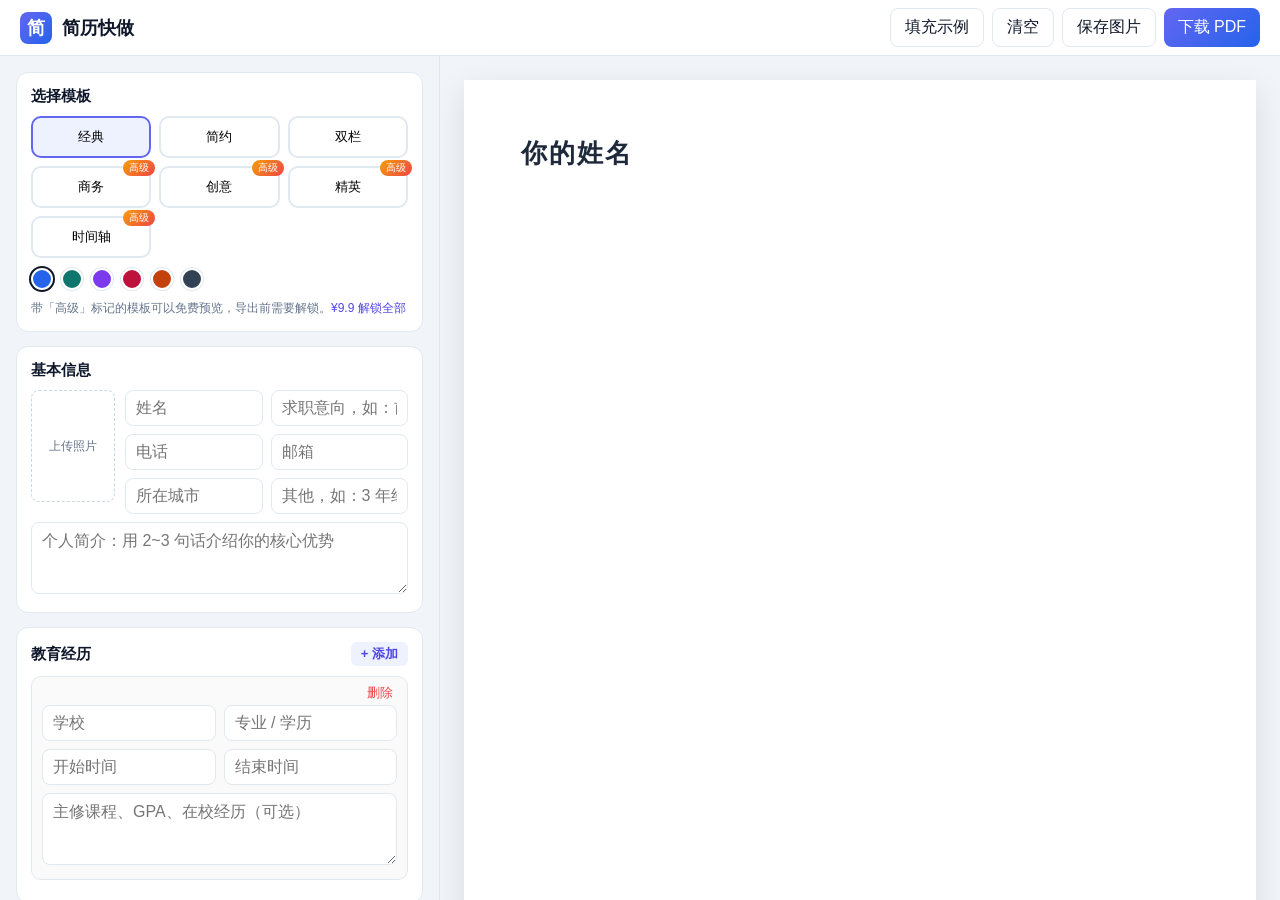
==== index.html @ 019dcb99 "GitHub Pages 发布：简历快做网站" ====
<!DOCTYPE html>
<html lang="zh-CN">
<head>
  <meta charset="UTF-8" />
  <meta name="viewport" content="width=device-width, initial-scale=1.0" />
  <title>简历快做 - 免费在线简历生成器，3 分钟做出专业简历</title>
  <meta name="description" content="免费在线简历制作工具，多套专业模板，实时预览，一键导出 PDF。无需注册，数据只保存在你的浏览器里。" />
  <meta name="keywords" content="简历模板,在线简历,简历制作,简历生成器,个人简历,应届生简历,PDF简历" />
  <meta property="og:title" content="简历快做 - 免费在线简历生成器" />
  <meta property="og:description" content="多套专业模板，实时预览，一键下载 PDF 或保存图片，手机也能做。" />
  <link rel="stylesheet" href="style.css" />
  <script src="config.js"></script>
</head>
<body>
  <header class="topbar no-print">
    <div class="brand"><span class="logo">简</span><span id="siteName">简历快做</span></div>
    <div class="top-actions">
      <button class="btn ghost" id="btnSample">填充示例</button>
      <button class="btn ghost" id="btnClear">清空</button>
      <button class="btn" id="btnImage">保存图片</button>
      <button class="btn primary" id="btnExport">下载 PDF</button>
    </div>
  </header>

  <main class="layout">
    <aside class="editor no-print" id="editor">
      <section class="card">
        <h3>选择模板</h3>
        <div class="templates" id="templates"></div>
        <div class="colors" id="colors"></div>
        <p class="pro-status" id="proStatus"></p>
      </section>

      <section class="card">
        <h3>基本信息</h3>
        <div class="photo-row">
          <label class="photo-box" id="photoBox">
            <input type="file" accept="image/*" id="photoInput" hidden />
            <span>上传照片</span>
          </label>
          <div class="grid2 grow">
            <input data-k="name" placeholder="姓名" />
            <input data-k="title" placeholder="求职意向，如：前端工程师" />
            <input data-k="phone" placeholder="电话" />
            <input data-k="email" placeholder="邮箱" />
            <input data-k="city" placeholder="所在城市" />
            <input data-k="extra" placeholder="其他，如：3 年经验 / 期望薪资" />
          </div>
        </div>
        <textarea data-k="summary" rows="3" placeholder="个人简介：用 2~3 句话介绍你的核心优势"></textarea>
      </section>

      <section class="card" data-list="education">
        <h3>教育经历 <button class="add" data-add="education">+ 添加</button></h3>
        <div class="items"></div>
      </section>

      <section class="card" data-list="work">
        <h3>工作 / 实习经历 <button class="add" data-add="work">+ 添加</button></h3>
        <div class="items"></div>
      </section>

      <section class="card" data-list="projects">
        <h3>项目经历 <button class="add" data-add="projects">+ 添加</button></h3>
        <div class="items"></div>
      </section>

      <section class="card">
        <h3>专业技能</h3>
        <textarea data-k="skills" rows="3" placeholder="每行一条，如：熟练使用 Excel 数据透视表"></textarea>
        <h3 class="mt">证书 / 荣誉</h3>
        <textarea data-k="awards" rows="2" placeholder="每行一条，如：CET-6 580 分"></textarea>
      </section>

      <p class="privacy">所有内容只保存在你自己的浏览器里，不会上传到任何服务器。</p>
    </aside>

    <section class="preview-wrap">
      <div class="paper" id="paper"></div>
    </section>
  </main>

  <div class="modal no-print" id="payModal" hidden>
    <div class="modal-box">
      <button class="close" id="payClose">×</button>
      <h2>解锁全部高级模板</h2>
      <p class="price">¥<b id="price">9.9</b> <small>一次购买，永久使用</small></p>
      <ul class="perks">
        <li>解锁全部高级模板，后续新增模板免费用</li>
        <li>导出的 PDF 不带水印</li>
        <li>不限导出次数，可以随时修改</li>
      </ul>
      <img id="payQr" class="qr" alt="收款码" hidden />
      <a class="btn primary block" id="buyLink" target="_blank" rel="noopener">去购买激活码</a>
      <p class="hint" id="buyHint"></p>
      <div class="code-row">
        <input id="codeInput" placeholder="输入激活码，如 ABCD-EFGH-WXYZ" />
        <button class="btn primary" id="codeBtn">激活</button>
      </div>
      <p class="code-msg" id="codeMsg"></p>
    </div>
  </div>

  <div class="modal no-print" id="imgModal" hidden>
    <div class="modal-box wide">
      <button class="close" id="imgClose">×</button>
      <h2>简历已生成</h2>
      <p class="hint" id="imgHint">手机上长按图片可以保存到相册；电脑上点下面的按钮下载。</p>
      <div class="img-scroll"><img id="imgOut" alt="简历图片" /></div>
      <a class="btn primary block" id="imgDownload" download="简历.png">下载图片</a>
    </div>
  </div>

  <div class="toast" id="toast" hidden></div>
  <button class="fab no-print" id="fab">看预览</button>

  <script src="vendor/html2canvas.min.js"></script>
  <script src="vendor/jspdf.umd.min.js"></script>
  <script src="app.js"></script>
</body>
</html>
---- style.css ----
:root {
  --accent: #2563eb;
  --bg: #f1f5f9;
  --ink: #0f172a;
  --muted: #64748b;
  --line: #e2e8f0;
}
* { box-sizing: border-box; }
[hidden] { display: none !important; }
body {
  margin: 0;
  font-family: -apple-system, "PingFang SC", "Microsoft YaHei", "Noto Sans CJK SC", sans-serif;
  background: var(--bg);
  color: var(--ink);
}
button { font: inherit; cursor: pointer; }
input, textarea {
  font: inherit; width: 100%; padding: 8px 10px; border: 1px solid var(--line);
  border-radius: 8px; background: #fff; outline: none; transition: border-color .15s;
}
input:focus, textarea:focus { border-color: #6366f1; box-shadow: 0 0 0 3px #6366f122; }
textarea { resize: vertical; margin-top: 8px; }

.topbar {
  position: sticky; top: 0; z-index: 10; height: 56px; padding: 0 20px;
  display: flex; align-items: center; justify-content: space-between;
  background: #fff; border-bottom: 1px solid var(--line);
}
.brand { display: flex; align-items: center; gap: 10px; font-weight: 700; font-size: 18px; }
.logo {
  width: 32px; height: 32px; border-radius: 8px; display: grid; place-items: center;
  background: linear-gradient(135deg, #6366f1, #2563eb); color: #fff;
}
.top-actions { display: flex; gap: 8px; }
.btn { border: 1px solid var(--line); background: #fff; padding: 8px 14px; border-radius: 8px; color: var(--ink); text-decoration: none; text-align: center; }
.btn.primary { background: linear-gradient(135deg, #6366f1, #2563eb); color: #fff; border: none; }
.btn.primary:hover { filter: brightness(1.08); }
.btn.ghost:hover { background: #f8fafc; }
.btn.block { display: block; width: 100%; margin-top: 12px; padding: 11px; }

.layout { display: grid; grid-template-columns: 440px 1fr; height: calc(100vh - 56px); }
.editor { overflow-y: auto; padding: 16px; border-right: 1px solid var(--line); }
.card { background: #fff; border: 1px solid var(--line); border-radius: 12px; padding: 14px; margin-bottom: 14px; }
.card h3 { margin: 0 0 10px; font-size: 15px; display: flex; justify-content: space-between; align-items: center; }
.card h3.mt { margin-top: 14px; }
.add { border: none; background: #eef2ff; color: #4f46e5; border-radius: 6px; padding: 3px 10px; font-size: 13px; }
.grid2 { display: grid; grid-template-columns: 1fr 1fr; gap: 8px; }
.grow { flex: 1; }
.photo-row { display: flex; gap: 10px; }
.photo-box {
  width: 84px; min-width: 84px; height: 112px; border: 1px dashed #cbd5e1; border-radius: 8px;
  display: grid; place-items: center; font-size: 12px; color: var(--muted); cursor: pointer;
  background-size: cover; background-position: center;
}
.photo-box.has span { display: none; }
.item { border: 1px solid var(--line); border-radius: 10px; padding: 10px; margin-bottom: 8px; background: #fafafa; position: relative; }
.item .del { position: absolute; top: 6px; right: 8px; border: none; background: none; color: #ef4444; font-size: 13px; }
.item .grid2 { margin-top: 18px; }
.privacy { font-size: 12px; color: var(--muted); text-align: center; }

.templates { display: grid; grid-template-columns: repeat(3, 1fr); gap: 8px; }
.tpl {
  border: 2px solid var(--line); border-radius: 10px; padding: 10px 6px; background: #fff;
  font-size: 13px; position: relative;
}
.tpl.active { border-color: #6366f1; background: #eef2ff; }
.tpl .badge {
  position: absolute; top: -8px; right: -6px; background: linear-gradient(135deg, #f59e0b, #ef4444);
  color: #fff; font-size: 10px; padding: 1px 6px; border-radius: 999px;
}
.colors { display: flex; gap: 8px; margin-top: 10px; }
.color { width: 22px; height: 22px; border-radius: 50%; border: 2px solid #fff; box-shadow: 0 0 0 1px var(--line); }
.color.active { box-shadow: 0 0 0 2px var(--ink); }
.pro-status { font-size: 12px; color: var(--muted); margin: 10px 0 0; }
.pro-status a { color: #4f46e5; cursor: pointer; }

.preview-wrap { overflow: auto; padding: 24px; display: flex; justify-content: center; }
.paper {
  width: 210mm; min-height: 297mm; background: #fff; box-shadow: 0 10px 30px #0f172a1a;
  position: relative; color: #1e293b; font-size: 13px; line-height: 1.6;
}

/* ---------- 简历通用 ---------- */
.r { padding: 14mm 15mm; }
.r h1 { margin: 0; font-size: 26px; letter-spacing: 2px; }
.r .job { font-size: 15px; color: var(--accent); margin-top: 2px; }
.r .contact { color: #475569; margin-top: 6px; display: flex; flex-wrap: wrap; gap: 4px 14px; }
.r .sec { margin-top: 16px; }
.r .sec-title { font-size: 15px; font-weight: 700; color: var(--accent); border-bottom: 1.5px solid var(--accent); padding-bottom: 3px; margin-bottom: 8px; }
.r .row { display: flex; justify-content: space-between; font-weight: 600; }
.r .row .date { font-weight: 400; color: #64748b; white-space: nowrap; }
.r .sub { color: #475569; }
.r .desc { white-space: pre-wrap; margin: 2px 0 8px; }
.r ul { margin: 0; padding-left: 18px; }
.r .photo { width: 26mm; height: 34mm; object-fit: cover; border-radius: 4px; }
.r .head { display: flex; justify-content: space-between; align-items: flex-start; gap: 16px; }

/* 简约 */
.t-simple .sec-title { border: none; border-left: 4px solid var(--accent); padding-left: 8px; color: #0f172a; }
.t-simple h1 { font-weight: 500; }

/* 双栏 */
.t-twocol { display: grid; grid-template-columns: 62mm 1fr; padding: 0; min-height: 297mm; }
.t-twocol .side { background: #f1f5f9; padding: 14mm 7mm; }
.t-twocol .main { padding: 14mm 9mm; }
.t-twocol .side .photo { display: block; margin: 0 auto 10px; }
.t-twocol .side h1 { text-align: center; font-size: 22px; }
.t-twocol .side .job { text-align: center; }
.t-twocol .side .contact { flex-direction: column; margin-top: 12px; font-size: 12px; word-break: break-all; }

/* 商务（高级） */
.t-business { padding: 0; }
.t-business .banner { background: var(--accent); color: #fff; padding: 12mm 15mm; }
.t-business .banner .job, .t-business .banner .contact { color: #ffffffdd; }
.t-business .body { padding: 6mm 15mm 14mm; }
.t-business .sec-title { background: var(--accent-soft); border: none; padding: 4px 10px; border-radius: 4px; }

/* 时间轴（高级） */
.t-timeline .head { border-bottom: 2px solid var(--accent); padding-bottom: 10px; }
.t-timeline .sec-title { border: none; display: inline-block; background: var(--accent); color: #fff; padding: 2px 12px; border-radius: 999px; font-size: 14px; }
.t-timeline .sec > .row, .t-timeline .sec > .desc, .t-timeline .sec > ul {
  margin-left: 6px; padding-left: 16px; border-left: 2px solid var(--accent-soft);
}
.t-timeline .sec > ul { padding-left: 34px; }
.t-timeline .sec > .row { position: relative; padding-top: 2px; }
.t-timeline .sec > .row::before {
  content: ""; position: absolute; left: -7px; top: 8px; width: 12px; height: 12px;
  border-radius: 50%; background: #fff; border: 3px solid var(--accent); box-sizing: border-box;
}
.t-timeline .sec > .desc { margin: 0; padding-bottom: 8px; }
.t-business .photo { border: 3px solid #fff; }

/* 创意（高级） */
.t-creative { display: grid; grid-template-columns: 68mm 1fr; padding: 0; min-height: 297mm; }
.t-creative .side { background: var(--accent); color: #fff; padding: 14mm 8mm; }
.t-creative .side .photo { display: block; width: 34mm; height: 34mm; border-radius: 50%; margin: 0 auto 12px; border: 3px solid #ffffff88; }
.t-creative .side h1 { text-align: center; font-size: 22px; }
.t-creative .side .job { color: #ffffffcc; text-align: center; }
.t-creative .side .contact { color: #ffffffdd; flex-direction: column; font-size: 12px; margin-top: 14px; word-break: break-all; }
.t-creative .side .sec-title { color: #fff; border-color: #ffffff66; }
.t-creative .main { padding: 14mm 10mm; }
.t-creative .main .sec-title { border: none; position: relative; padding-left: 16px; }
.t-creative .main .sec-title::before { content: ""; position: absolute; left: 0; top: 6px; width: 9px; height: 9px; border-radius: 50%; background: var(--accent); }

/* 精英（高级） */
.t-elegant { font-family: "Songti SC", "SimSun", "Noto Serif CJK SC", serif; }
.t-elegant h1 { font-size: 30px; letter-spacing: 6px; text-align: center; }
.t-elegant .job, .t-elegant .contact { text-align: center; justify-content: center; }
.t-elegant .head { flex-direction: column; align-items: center; border-bottom: 3px double var(--accent); padding-bottom: 10px; }
.t-elegant .sec-title { text-align: center; border: none; letter-spacing: 4px; }
.t-elegant .sec-title::after { content: ""; display: block; width: 40px; height: 2px; background: var(--accent); margin: 4px auto 0; }

.watermark {
  position: absolute; inset: 0; pointer-events: none; overflow: hidden;
  display: grid; grid-template-columns: repeat(3, 1fr); align-content: space-around;
}
.watermark span { transform: rotate(-30deg); color: #94a3b833; font-size: 26px; font-weight: 700; text-align: center; padding: 40px 0; }

/* ---------- 付费弹窗 ---------- */
.modal { position: fixed; inset: 0; background: #0f172a88; display: grid; place-items: center; z-index: 50; }
.modal[hidden] { display: none; }
.modal-box { background: #fff; border-radius: 16px; padding: 24px; width: 380px; max-width: 92vw; position: relative; }
.modal-box h2 { margin: 0 0 6px; }
.close { position: absolute; top: 10px; right: 14px; border: none; background: none; font-size: 22px; color: var(--muted); }
.price { color: #ef4444; font-size: 16px; margin: 4px 0 10px; }
.price b { font-size: 34px; }
.price small { color: var(--muted); font-size: 12px; margin-left: 6px; }
.perks { padding-left: 18px; color: #334155; margin: 0; }
.qr { display: block; width: 160px; margin: 12px auto 0; }
.qr[hidden] { display: none; }
.code-row .btn { white-space: nowrap; }
.hint { font-size: 12px; color: var(--muted); text-align: center; }
.code-row { display: flex; gap: 8px; margin-top: 12px; }
.code-row input { text-transform: uppercase; }
.code-msg { font-size: 13px; min-height: 18px; margin: 8px 0 0; }

.modal-box.wide { width: 560px; }
.img-scroll { max-height: 55vh; overflow: auto; border: 1px solid var(--line); border-radius: 8px; margin-top: 8px; }
.img-scroll img { width: 100%; display: block; }
.export-stage { position: fixed; left: -10000px; top: 0; }
.export-stage .paper { box-shadow: none; zoom: 1; }
.toast {
  position: fixed; left: 50%; bottom: 40px; transform: translateX(-50%); z-index: 60;
  background: #0f172aee; color: #fff; padding: 10px 18px; border-radius: 999px; font-size: 14px; max-width: 90vw; text-align: center;
}
.toast[hidden] { display: none; }

.fab { display: none; }

@media (max-width: 900px) {
  .fab {
    display: block; position: fixed; right: 16px; bottom: 20px; z-index: 40; border: none;
    background: linear-gradient(135deg, #6366f1, #2563eb); color: #fff; padding: 12px 18px;
    border-radius: 999px; box-shadow: 0 6px 20px #2563eb55; font-size: 14px;
  }
  .topbar { height: auto; padding: 8px 12px; flex-wrap: wrap; gap: 8px; }
  .top-actions { flex-wrap: wrap; }
  .top-actions .btn { padding: 6px 10px; font-size: 13px; }
  .layout { grid-template-columns: 1fr; height: auto; }
  .editor { border: none; overflow: visible; }
  .preview-wrap { padding: 8px; overflow-x: hidden; }
  .paper { zoom: .45; }
}

@page { size: A4; margin: 0; }
@media print {
  body { background: #fff; }
  .no-print { display: none !important; }
  .layout { display: block; height: auto; }
  .preview-wrap { padding: 0; overflow: visible; display: block; }
  .paper { box-shadow: none; width: 210mm; zoom: 1; }
  * { -webkit-print-color-adjust: exact; print-color-adjust: exact; }
}
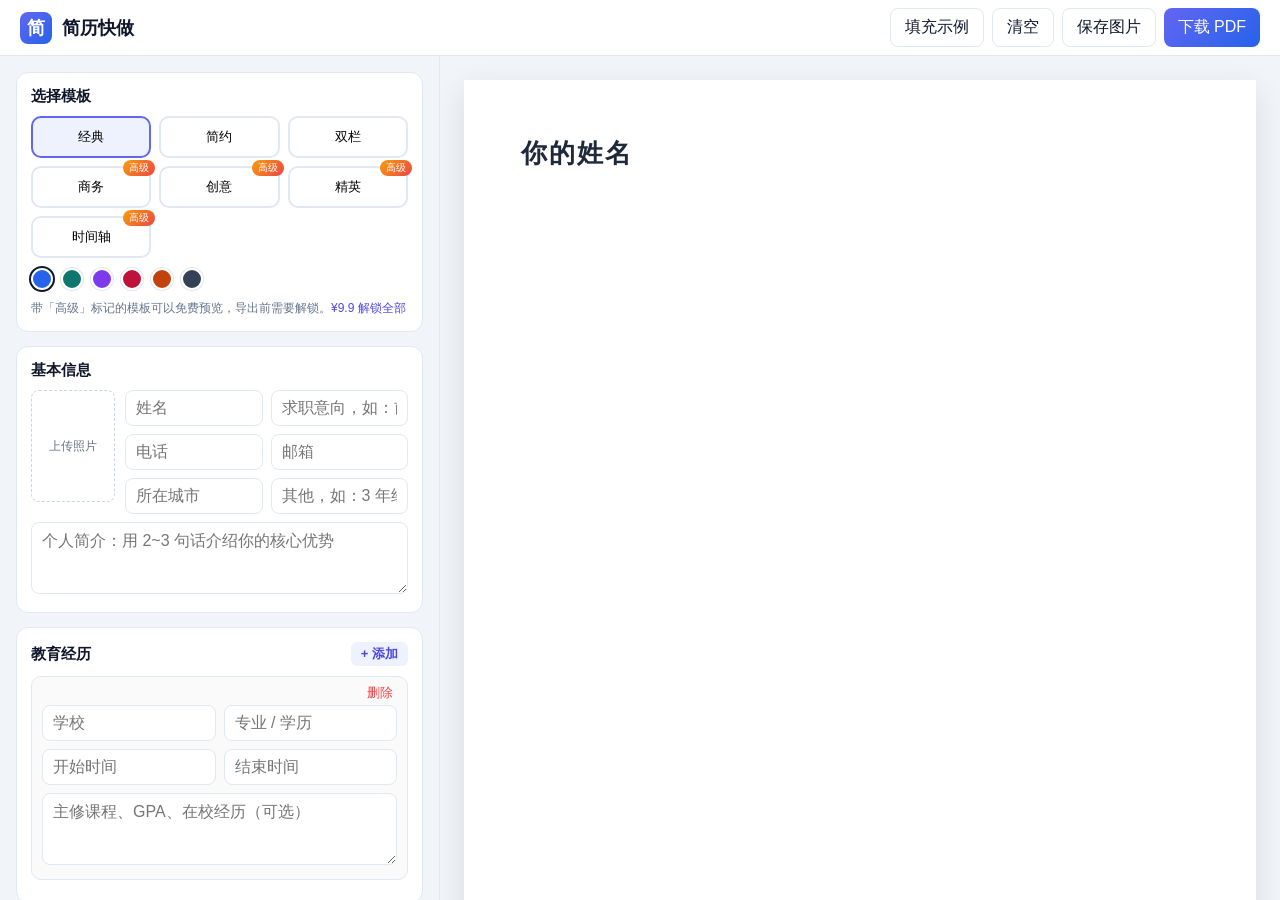
==== commit 1525f468: "完善激活体验：一码一设备说明与激活码自动格式化" ====
--- a/index.html
+++ b/index.html
@@ -87,14 +87,15 @@
       <p class="price">¥<b id="price">9.9</b> <small>一次购买，永久使用</small></p>
       <ul class="perks">
         <li>解锁全部高级模板，后续新增模板免费用</li>
-        <li>导出的 PDF 不带水印</li>
+        <li>导出的 PDF / 图片都不带水印</li>
         <li>不限导出次数，可以随时修改</li>
+        <li>一个激活码绑定一台设备，换手机请联系卖家解绑</li>
       </ul>
       <img id="payQr" class="qr" alt="收款码" hidden />
       <a class="btn primary block" id="buyLink" target="_blank" rel="noopener">去购买激活码</a>
       <p class="hint" id="buyHint"></p>
       <div class="code-row">
-        <input id="codeInput" placeholder="输入激活码，如 ABCD-EFGH-WXYZ" />
+        <input id="codeInput" placeholder="输入激活码，如 ABCD-EFGH-WXYZ" autocomplete="off" spellcheck="false" maxlength="14" />
         <button class="btn primary" id="codeBtn">激活</button>
       </div>
       <p class="code-msg" id="codeMsg"></p>
--- a/style.css
+++ b/style.css
@@ -73,6 +73,7 @@
 .color.active { box-shadow: 0 0 0 2px var(--ink); }
 .pro-status { font-size: 12px; color: var(--muted); margin: 10px 0 0; }
 .pro-status a { color: #4f46e5; cursor: pointer; }
+.pro-status .pro-code { color: #94a3b8; word-break: break-all; }
 
 .preview-wrap { overflow: auto; padding: 24px; display: flex; justify-content: center; }
 .paper {
